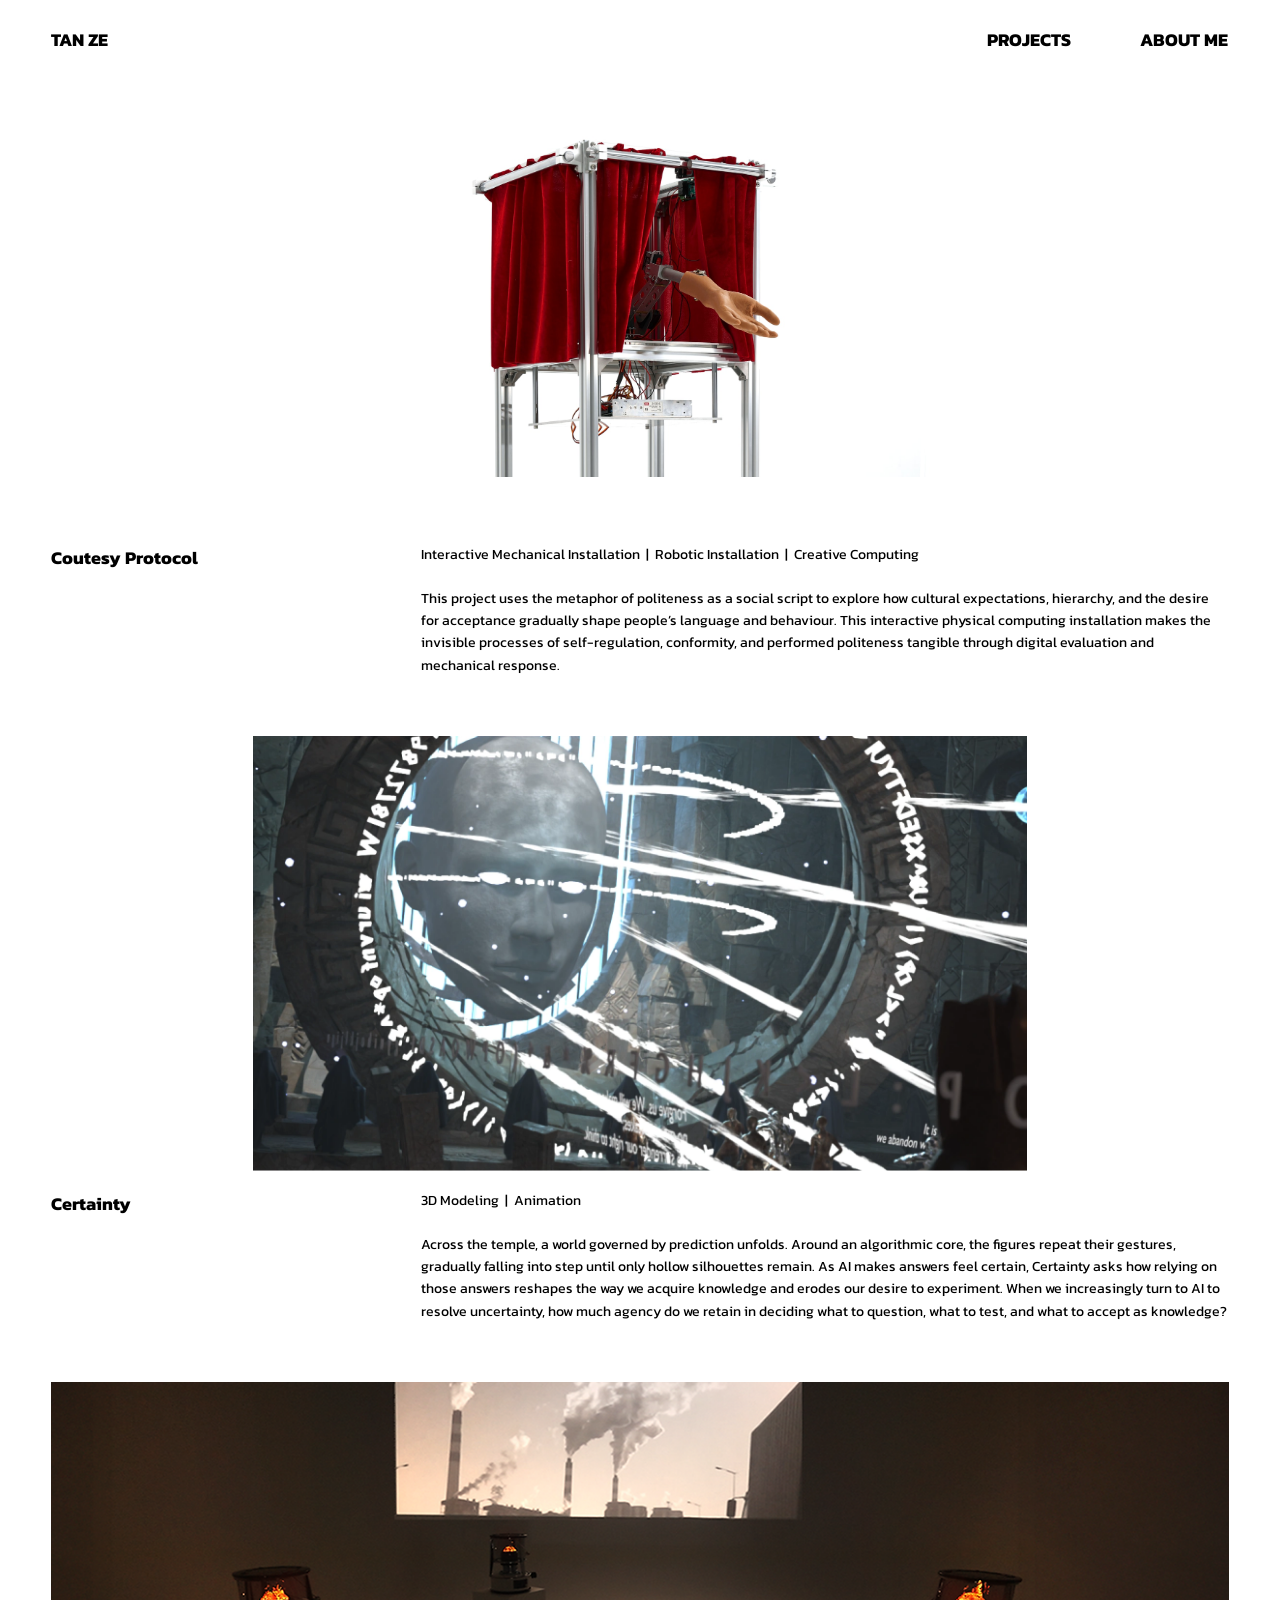
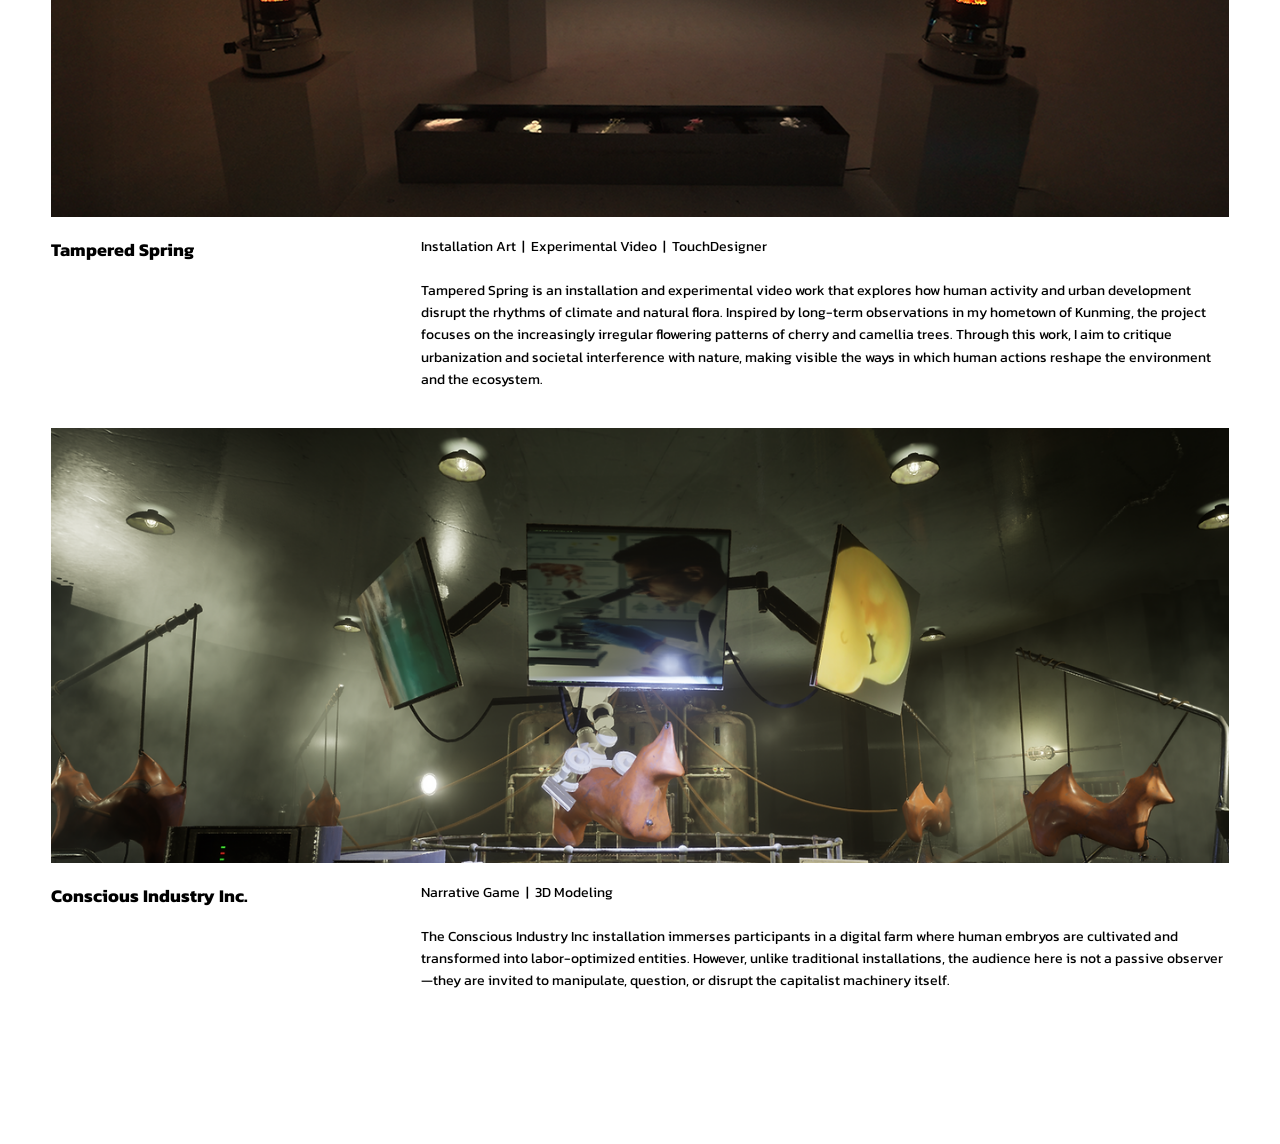
==== index.html @ 75914034 "3" ====
<!DOCTYPE html>

<html lang="en">
<head>
<meta charset="utf-8"/>
<meta content="width=device-width, initial-scale=1" name="viewport"/>
<title>Chenxi | Portfolio</title>
<link href="styles.css" rel="stylesheet"/>
</head>
<body class="page-index">
<header><a class="brand" href="index.html">TAN ZE</a><nav aria-label="Main navigation"><a href="index.html">PROJECTS</a><a href="aboutme.html">ABOUT ME</a></nav></header>
<main>
<article class="project">
<a class="cover cover-unspoken-colony" href="unspoken-colony.html"><img alt="A mechanical hand extending through red curtains" data-original-src="assets/red-curtain-installation.png" loading="eager" src="assets/red-curtain-installation-display.jpg" style="object-fit:contain;object-position:50% 50%;background:#fff"/></a>
<div class="project-info"><h2><a href="unspoken-colony.html">Coutesy Protocol</a></h2><div><p class="category">Interactive Mechanical Installation  |  Robotic Installation  |  Creative Computing</p><p class="description">This project uses the metaphor of politeness as a social script to explore how cultural expectations, hierarchy, and the desire for acceptance gradually shape people’s language and behaviour. This interactive physical computing installation makes the invisible processes of self-regulation, conformity, and performed politeness tangible through digital evaluation and mechanical response.</p></div></div>
</article>
<article class="project">
<a class="cover cover-silenttower" href="silenttower.html"><img alt="Certainty — a monumental face surrounded by trails of light in a temple" data-original-src="assets/certainty-cover.png" loading="lazy" src="assets/certainty-cover-display.webp" style="object-fit:contain;object-position:50% 50%;background:#fff"/></a>
<div class="project-info"><h2><a href="silenttower.html">Certainty</a></h2><div><p class="category">3D Modeling  |  Animation</p><p>Across the temple, a world governed by prediction unfolds. Around an algorithmic core, the figures repeat their gestures, gradually falling into step until only hollow silhouettes remain. As AI makes answers feel certain, Certainty asks how relying on those answers reshapes the way we acquire knowledge and erodes our desire to experiment. When we increasingly turn to AI to resolve uncertainty, how much agency do we retain in deciding what to question, what to test, and what to accept as knowledge?</p></div></div>
</article>
<article class="project">
<a class="cover cover-tampered-spring" href="tampered-spring.html"><img alt="Tampered Spring" data-original-src="assets/tampered-spring-cover.png" loading="lazy" src="assets/tampered-spring-cover-display.png" style="object-fit:fill;object-position:50% 50%"/></a>
<div class="project-info"><h2><a href="tampered-spring.html">Tampered Spring</a></h2><div><p class="category">Installation Art  |  Experimental Video  |  TouchDesigner</p><p>Tampered Spring is an installation and experimental video work that explores how human activity and urban development disrupt the rhythms of climate and natural flora. Inspired by long-term observations in my hometown of Kunming, the project focuses on the increasingly irregular flowering patterns of cherry and camellia trees. Through this work, I aim to critique urbanization and societal interference with nature, making visible the ways in which human actions reshape the environment and the ecosystem.</p></div></div>
</article>
<article class="project">
<a class="cover cover-consciousindustry" href="consciousindustry.html"><img alt="Conscious Industry Inc." data-original-src="assets/consciousindustry-cover.png" loading="lazy" src="assets/consciousindustry-cover-display.png" style="object-fit:fill;object-position:50% 50%"/></a>
<div class="project-info"><h2><a href="consciousindustry.html">Conscious Industry Inc.</a></h2><div><p class="category">Narrative Game  |  3D Modeling</p><p>The Conscious Industry Inc installation immerses participants in a digital farm where human embryos are cultivated and transformed into labor-optimized entities. However, unlike traditional installations, the audience here is not a passive observer—they are invited to manipulate, question, or disrupt the capitalist machinery itself.</p></div></div>
</article>
</main>
<footer></footer>
</body>
</html>
---- styles.css ----
@font-face{font-display:swap;font-family:Madefor-Text;src:url("assets/24b3b5269269c4f6.woff2")format("woff2-variations"),url("assets/ac46001485feeb7d.woff2")format("woff2"),url("assets/ae81e12cd189d9b5.woff")format("woff");font-weight:400}
@font-face {font-family: 'din-next-w01-light'; font-style: normal; font-weight: 400; src: url("assets/9252183be1d488af.woff2") format('woff2'); unicode-range: U+0401-040C, U+040E-044F, U+0451-045C, U+045E-045F, U+0490-0491, U+2116;font-display: swap;
}
@font-face {font-family: 'din-next-w01-light'; font-style: normal; font-weight: 400; src: url("assets/7001cafef9b9ce62.woff2") format('woff2'); unicode-range: U+000D, U+0100-010F, U+0111-0130, U+0132-0151, U+0154-015F, U+0162-0177, U+0179-017C, U+01FA-01FF, U+0218-021B, U+0237, U+02C9, U+02D8-02D9, U+02DB, U+02DD, U+0394, U+03A9, U+03C0, U+1E80-1E85, U+1EF2-1EF3, U+2070, U+2074-2079, U+2080-2089, U+2113, U+2126, U+212E, U+2153-2154, U+215B-215E, U+2202, U+2206, U+220F, U+2211-2212, U+2215, U+2219-221A, U+221E, U+222B, U+2248, U+2260, U+2264-2265, U+25CA, U+F8FF, U+FB00-FB04;font-display: swap;
}
@font-face {font-family: 'din-next-w01-light'; font-style: normal; font-weight: 400; src: url("assets/328d7eb6d22b6299.woff2") format('woff2'); unicode-range: U+0020-007E, U+00A0-00FF, U+0110, U+0131, U+0152-0153, U+0160-0161, U+0178, U+017D-017E, U+0192, U+02C6-02C7, U+02DA, U+02DC, U+03BC, U+2013-2014, U+2018-201A, U+201C-201E, U+2020-2022, U+2026, U+2030, U+2039-203A, U+2044, U+20AC, U+2122;font-display: swap;
}
@font-face {font-family: 'helveticaneuew01-45ligh'; font-style: normal; font-weight: 400; src: url("assets/2faf1e1f8ca70ff5.woff2") format('woff2'); unicode-range: U+02C7, U+2021, U+2030, U+E300-E305, U+E308;font-display: swap;
}
@font-face {font-family: 'helveticaneuew01-45ligh'; font-style: normal; font-weight: 400; src: url("assets/dd61632f9f132dbc.woff2") format('woff2'); unicode-range: U+0160-0161, U+0178, U+017D-017E, U+0192, U+2020;font-display: swap;
}
@font-face {font-family: 'helveticaneuew01-45ligh'; font-style: normal; font-weight: 400; src: url("assets/6acf24efb83ab21b.woff2") format('woff2'); unicode-range: U+0000, U+000D, U+0020-007E, U+00A0-00FF, U+0131, U+0152-0153, U+02C6, U+02DA, U+02DC, U+2013-2014, U+2018-201A, U+201C-201E, U+2022, U+2026, U+2039-203A, U+2044, U+20AC, U+2122;font-display: swap;
}
@font-face {font-family: 'helveticaneuew01-65medi'; font-style: normal; font-weight: 700; src: url("assets/36a06777fd1b2066.woff2") format('woff2'); unicode-range: U+02C7, U+2021, U+2030, U+E300-E305, U+E308;font-display: swap;
}
@font-face {font-family: 'helveticaneuew01-65medi'; font-style: normal; font-weight: 700; src: url("assets/4094dc917c5fccc1.woff2") format('woff2'); unicode-range: U+0160-0161, U+0178, U+017D-017E, U+0192, U+2020;font-display: swap;
}
@font-face {font-family: 'helveticaneuew01-65medi'; font-style: normal; font-weight: 700; src: url("assets/0b06c6cbfd3b39ff.woff2") format('woff2'); unicode-range: U+0000, U+000D, U+0020-007E, U+00A0-00FF, U+0131, U+0152-0153, U+02C6, U+02DA, U+02DC, U+2013-2014, U+2018-201A, U+201C-201E, U+2022, U+2026, U+2039-203A, U+20AC, U+2122;font-display: swap;
}
@font-face {font-family: 'helveticaneuew02-45ligh'; font-style: normal; font-weight: 400; src: url("assets/9851524c021a306e.woff2") format('woff2'); unicode-range: U+02C7, U+02C9, U+02D8-02D9, U+02DB, U+02DD, U+2021, U+2030, U+2126, U+212E, U+E0D6, U+E300-E30D, U+F8FF, U+FB01-FB02;font-display: swap;
}
@font-face {font-family: 'helveticaneuew02-45ligh'; font-style: normal; font-weight: 400; src: url("assets/328d75d7e90b3224.woff2") format('woff2'); unicode-range: U+0394, U+03A9, U+03BC, U+03C0, U+2202, U+2206, U+220F, U+2211, U+2219-221A, U+221E, U+222B, U+2248, U+2260, U+2264-2265, U+25CA;font-display: swap;
}
@font-face {font-family: 'helveticaneuew02-45ligh'; font-style: normal; font-weight: 400; src: url("assets/0d8c6875ce31d7ac.woff2") format('woff2'); unicode-range: U+0100-012B, U+012E-0130, U+0132-0137, U+0139-0149, U+014C-0151, U+0154-017E, U+0192, U+0218-021B, U+1E9E, U+2020, U+20B9-20BA, U+20BC-20BD, U+2113;font-display: swap;
}
@font-face {font-family: 'helveticaneuew02-45ligh'; font-style: normal; font-weight: 400; src: url("assets/d0e3d71924630121.woff2") format('woff2'); unicode-range: U+0000, U+000D, U+0020-007E, U+00A0-00FF, U+0131, U+0152-0153, U+02C6, U+02DA, U+02DC, U+2013-2014, U+2018-201A, U+201C-201E, U+2022, U+2026, U+2039-203A, U+2044, U+20AC, U+2122, U+2212, U+2215;font-display: swap;
}
@font-face {font-family: 'helveticaneuew02-65medi'; font-style: normal; font-weight: 700; src: url("assets/769d1e12eded3858.woff2") format('woff2'); unicode-range: U+02C7, U+02C9, U+02D8-02D9, U+02DB, U+02DD, U+2021, U+2030, U+2126, U+212E, U+E0D6, U+E300-E30D, U+F8FF, U+FB01-FB02;font-display: swap;
}
@font-face {font-family: 'helveticaneuew02-65medi'; font-style: normal; font-weight: 700; src: url("assets/ea20216a6e73a6e4.woff2") format('woff2'); unicode-range: U+0394, U+03A9, U+03BC, U+03C0, U+2202, U+2206, U+220F, U+2211, U+2219-221A, U+221E, U+222B, U+2248, U+2260, U+2264-2265, U+25CA;font-display: swap;
}
@font-face {font-family: 'helveticaneuew02-65medi'; font-style: normal; font-weight: 700; src: url("assets/881405f05d7427e4.woff2") format('woff2'); unicode-range: U+0100-012B, U+012E-0130, U+0132-0137, U+0139-0149, U+014C-0151, U+0154-017E, U+0192, U+0218-021B, U+1E9E, U+2020, U+20B9-20BA, U+20BC-20BD, U+2113;font-display: swap;
}
@font-face {font-family: 'helveticaneuew02-65medi'; font-style: normal; font-weight: 700; src: url("assets/056d7c9003a24958.woff2") format('woff2'); unicode-range: U+0000, U+000D, U+0020-007E, U+00A0-00FF, U+0131, U+0152-0153, U+02C6, U+02DA, U+02DC, U+2013-2014, U+2018-201A, U+201C-201E, U+2022, U+2026, U+2039-203A, U+2044, U+20AC, U+2122, U+2212, U+2215;font-display: swap;
}
@font-face {font-family: 'helveticaneuew10-45ligh'; font-style: normal; font-weight: 400; src: url("assets/c43d4f3ad2e066bb.woff2") format('woff2'); unicode-range: U+02C7, U+02C9, U+02D8-02D9, U+02DB, U+02DD, U+2010, U+2015, U+2021, U+2030, U+203D, U+2070, U+2075-208E, U+2105, U+2117, U+2126, U+212E, U+2153-2154, U+215B-215E, U+FB00-FB04;font-display: swap;
}
@font-face {font-family: 'helveticaneuew10-45ligh'; font-style: normal; font-weight: 400; src: url("assets/58e1d21210ec1f0b.woff2") format('woff2'); unicode-range: U+2202, U+2206, U+220F, U+2211, U+2219-221A, U+221E, U+222B, U+2248, U+2260, U+2264-2265, U+25CA;font-display: swap;
}
@font-face {font-family: 'helveticaneuew10-45ligh'; font-style: normal; font-weight: 400; src: url("assets/570bc22daaf7671d.woff2") format('woff2'); unicode-range: U+0400-045F, U+0490-0491, U+2116;font-display: swap;
}
@font-face {font-family: 'helveticaneuew10-45ligh'; font-style: normal; font-weight: 400; src: url("assets/6c7145bea5c5550b.woff2") format('woff2'); unicode-range: U+0374-0375, U+037E, U+0384-038A, U+038C, U+038E-03A1, U+03A3-03CE;font-display: swap;
}
@font-face {font-family: 'helveticaneuew10-45ligh'; font-style: normal; font-weight: 400; src: url("assets/3de9416850cba567.woff2") format('woff2'); unicode-range: U+0100-0130, U+0132-0151, U+0154-017E, U+0192, U+01FA-01FF, U+0218-021B, U+0237, U+1E80-1E85, U+1E9E, U+1EF2-1EF3, U+2020, U+20B9-20BA, U+20BD, U+2113;font-display: swap;
}
@font-face {font-family: 'helveticaneuew10-45ligh'; font-style: normal; font-weight: 400; src: url("assets/6fbc71856f8e47b8.woff2") format('woff2'); unicode-range: U+000D, U+0020-007E, U+00A0-00FF, U+0131, U+0152-0153, U+02C6, U+02DA, U+02DC, U+2013-2014, U+2018-201A, U+201C-201E, U+2022, U+2026, U+2039-203A, U+2044, U+2074, U+20AC, U+2122, U+2212, U+2215;font-display: swap;
}
@font-face {font-family: 'helveticaneuew10-65medi'; font-style: normal; font-weight: 700; src: url("assets/fb8b3cecc7e8909b.woff2") format('woff2'); unicode-range: U+02C7, U+02C9, U+02D8-02D9, U+02DB, U+02DD, U+2010, U+2015, U+2021, U+2030, U+203D, U+2070, U+2075-208E, U+2105, U+2117, U+2126, U+212E, U+2153-2154, U+215B-215E, U+FB00-FB04;font-display: swap;
}
@font-face {font-family: 'helveticaneuew10-65medi'; font-style: normal; font-weight: 700; src: url("assets/5f0bb00f65a13af0.woff2") format('woff2'); unicode-range: U+2202, U+2206, U+220F, U+2211, U+2219-221A, U+221E, U+222B, U+2248, U+2260, U+2264-2265, U+25CA;font-display: swap;
}
@font-face {font-family: 'helveticaneuew10-65medi'; font-style: normal; font-weight: 700; src: url("assets/71ef161c1bd21255.woff2") format('woff2'); unicode-range: U+0400-045F, U+0490-0491, U+2116;font-display: swap;
}
@font-face {font-family: 'helveticaneuew10-65medi'; font-style: normal; font-weight: 700; src: url("assets/a1c12cbc06ba512c.woff2") format('woff2'); unicode-range: U+0374-0375, U+037E, U+0384-038A, U+038C, U+038E-03A1, U+03A3-03CE;font-display: swap;
}
@font-face {font-family: 'helveticaneuew10-65medi'; font-style: normal; font-weight: 700; src: url("assets/d336b6d872fc8624.woff2") format('woff2'); unicode-range: U+0100-0130, U+0132-0151, U+0154-017E, U+0192, U+01FA-01FF, U+0218-021B, U+0237, U+1E80-1E85, U+1E9E, U+1EF2-1EF3, U+2020, U+20B9-20BA, U+20BD, U+2113;font-display: swap;
}
@font-face {font-family: 'helveticaneuew10-65medi'; font-style: normal; font-weight: 700; src: url("assets/37a64f7ef4bdfbf6.woff2") format('woff2'); unicode-range: U+000D, U+0020-007E, U+00A0-00FF, U+0131, U+0152-0153, U+02C6, U+02DA, U+02DC, U+2013-2014, U+2018-201A, U+201C-201E, U+2022, U+2026, U+2039-203A, U+2044, U+2074, U+20AC, U+2122, U+2212, U+2215;font-display: swap;
}
@font-face {font-family: 'madefor-display-bold'; font-style: normal; font-weight: 700; src: url("assets/dbad5922673cffeb.woff2") format('woff2-variations'), url("assets/073a3302ed808cf7.woff2") format('woff2'); unicode-range: U+0000, U+000D, U+0020-007E, U+00A0-00A5, U+00A7-00B4, U+00B6-0107, U+010A-0113, U+0116-011B, U+011E-0123, U+0126-012B, U+012E-0133, U+0136-013E, U+0141-0148, U+014A-014B, U+0150-0155, U+0158-015B, U+015E-016B, U+016E-017E, U+01A0-01A1, U+01AF-01B0, U+0218-021B, U+0237, U+02C6-02C7, U+02D8-02DD, U+0400-045F, U+0462-0463, U+0472-0475, U+0490-0491, U+1E24-1E25, U+1E36-1E37, U+1E80-1E85, U+1E9E, U+1EA0-1EF9, U+2000-200B, U+2010-2015, U+2018-201A, U+201C-201E, U+2020-2022, U+2026, U+2030, U+2039-203A, U+2044, U+2070, U+2074-2079, U+2080-2089, U+20AB-20AC, U+20B4, U+20B9-20BA, U+20BD, U+2116, U+2122, U+2190-2193, U+2212, U+25B2, U+25B6, U+25BC, U+25C0, U+FEFF;font-display: swap;
}
@font-face {font-family: 'madefor-text'; font-style: normal; font-weight: 400; src: url("assets/60ca2f04a2d72ca4.woff2") format('woff2-variations'), url("assets/88297e0dad11c7b4.woff2") format('woff2'); unicode-range: U+0000, U+000D, U+0020-007E, U+00A0-00A5, U+00A7-00B4, U+00B6-0107, U+010A-0113, U+0116-011B, U+011E-0123, U+0126-012B, U+012E-0133, U+0136-013E, U+0141-0148, U+014A-014B, U+0150-0155, U+0158-015B, U+015E-016B, U+016E-017E, U+01A0-01A1, U+01AF-01B0, U+0218-021B, U+0237, U+02C6-02C7, U+02D8-02DD, U+0400-045F, U+0462-0463, U+0472-0475, U+0490-0491, U+1E24-1E25, U+1E36-1E37, U+1E80-1E85, U+1E9E, U+1EA0-1EF9, U+2000-200B, U+2010-2015, U+2018-201A, U+201C-201E, U+2020-2022, U+2026, U+2030, U+2039-203A, U+2044, U+2070, U+2074-2079, U+2080-2089, U+20AB-20AC, U+20B4, U+20B9-20BA, U+20BD, U+2116, U+2122, U+2190-2193, U+2212, U+25B2, U+25B6, U+25BC, U+25C0, U+FEFF;font-display: swap;
}
@font-face {font-family: 'madefor-text'; font-style: italic; font-weight: 400; src: url("assets/5d384abd8e3f2d71.woff2") format('woff2-variations'), url("assets/84058de3f1c0e409.woff2") format('woff2'); unicode-range: U+0000, U+000D, U+0020-007E, U+00A0-00A5, U+00A7-00B4, U+00B6-0107, U+010A-0113, U+0116-011B, U+011E-0123, U+0126-012B, U+012E-0133, U+0136-013E, U+0141-0148, U+014A-014B, U+0150-0155, U+0158-015B, U+015E-016B, U+016E-017E, U+0218-021B, U+0237, U+02C6-02C7, U+02D8-02DD, U+1E24-1E25, U+1E36-1E37, U+1E80-1E85, U+1E9E, U+1EF2-1EF3, U+2000-200B, U+2010-2015, U+2018-201A, U+201C-201E, U+2020-2022, U+2026, U+2030, U+2039-203A, U+2044, U+2070, U+2074-2079, U+2080-2089, U+20AC, U+20B9-20BA, U+20BD, U+2122, U+2190-2193, U+2212, U+25B2, U+25B6, U+25BC, U+25C0, U+FEFF;font-display: swap;
}
@font-face {font-family: 'helveticaneuew01-45ligh'; font-style: normal; font-weight: 400; src: url("assets/2faf1e1f8ca70ff5.woff2") format('woff2'); unicode-range: U+02C7, U+2021, U+2030, U+E300-E305, U+E308;font-display: swap;
}
@font-face {font-family: 'helveticaneuew01-45ligh'; font-style: normal; font-weight: 400; src: url("assets/dd61632f9f132dbc.woff2") format('woff2'); unicode-range: U+0160-0161, U+0178, U+017D-017E, U+0192, U+2020;font-display: swap;
}
@font-face {font-family: 'helveticaneuew01-45ligh'; font-style: normal; font-weight: 400; src: url("assets/6acf24efb83ab21b.woff2") format('woff2'); unicode-range: U+0000, U+000D, U+0020-007E, U+00A0-00FF, U+0131, U+0152-0153, U+02C6, U+02DA, U+02DC, U+2013-2014, U+2018-201A, U+201C-201E, U+2022, U+2026, U+2039-203A, U+2044, U+20AC, U+2122;font-display: swap;
}
@font-face {font-family: 'helveticaneuew02-45ligh'; font-style: normal; font-weight: 400; src: url("assets/9851524c021a306e.woff2") format('woff2'); unicode-range: U+02C7, U+02C9, U+02D8-02D9, U+02DB, U+02DD, U+2021, U+2030, U+2126, U+212E, U+E0D6, U+E300-E30D, U+F8FF, U+FB01-FB02;font-display: swap;
}
@font-face {font-family: 'helveticaneuew02-45ligh'; font-style: normal; font-weight: 400; src: url("assets/328d75d7e90b3224.woff2") format('woff2'); unicode-range: U+0394, U+03A9, U+03BC, U+03C0, U+2202, U+2206, U+220F, U+2211, U+2219-221A, U+221E, U+222B, U+2248, U+2260, U+2264-2265, U+25CA;font-display: swap;
}
@font-face {font-family: 'helveticaneuew02-45ligh'; font-style: normal; font-weight: 400; src: url("assets/0d8c6875ce31d7ac.woff2") format('woff2'); unicode-range: U+0100-012B, U+012E-0130, U+0132-0137, U+0139-0149, U+014C-0151, U+0154-017E, U+0192, U+0218-021B, U+1E9E, U+2020, U+20B9-20BA, U+20BC-20BD, U+2113;font-display: swap;
}
@font-face {font-family: 'helveticaneuew02-45ligh'; font-style: normal; font-weight: 400; src: url("assets/d0e3d71924630121.woff2") format('woff2'); unicode-range: U+0000, U+000D, U+0020-007E, U+00A0-00FF, U+0131, U+0152-0153, U+02C6, U+02DA, U+02DC, U+2013-2014, U+2018-201A, U+201C-201E, U+2022, U+2026, U+2039-203A, U+2044, U+20AC, U+2122, U+2212, U+2215;font-display: swap;
}
@font-face {font-family: 'helveticaneuew10-45ligh'; font-style: normal; font-weight: 400; src: url("assets/c43d4f3ad2e066bb.woff2") format('woff2'); unicode-range: U+02C7, U+02C9, U+02D8-02D9, U+02DB, U+02DD, U+2010, U+2015, U+2021, U+2030, U+203D, U+2070, U+2075-208E, U+2105, U+2117, U+2126, U+212E, U+2153-2154, U+215B-215E, U+FB00-FB04;font-display: swap;
}
@font-face {font-family: 'helveticaneuew10-45ligh'; font-style: normal; font-weight: 400; src: url("assets/58e1d21210ec1f0b.woff2") format('woff2'); unicode-range: U+2202, U+2206, U+220F, U+2211, U+2219-221A, U+221E, U+222B, U+2248, U+2260, U+2264-2265, U+25CA;font-display: swap;
}
@font-face {font-family: 'helveticaneuew10-45ligh'; font-style: normal; font-weight: 400; src: url("assets/570bc22daaf7671d.woff2") format('woff2'); unicode-range: U+0400-045F, U+0490-0491, U+2116;font-display: swap;
}
@font-face {font-family: 'helveticaneuew10-45ligh'; font-style: normal; font-weight: 400; src: url("assets/6c7145bea5c5550b.woff2") format('woff2'); unicode-range: U+0374-0375, U+037E, U+0384-038A, U+038C, U+038E-03A1, U+03A3-03CE;font-display: swap;
}
@font-face {font-family: 'helveticaneuew10-45ligh'; font-style: normal; font-weight: 400; src: url("assets/3de9416850cba567.woff2") format('woff2'); unicode-range: U+0100-0130, U+0132-0151, U+0154-017E, U+0192, U+01FA-01FF, U+0218-021B, U+0237, U+1E80-1E85, U+1E9E, U+1EF2-1EF3, U+2020, U+20B9-20BA, U+20BD, U+2113;font-display: swap;
}
@font-face {font-family: 'helveticaneuew10-45ligh'; font-style: normal; font-weight: 400; src: url("assets/6fbc71856f8e47b8.woff2") format('woff2'); unicode-range: U+000D, U+0020-007E, U+00A0-00FF, U+0131, U+0152-0153, U+02C6, U+02DA, U+02DC, U+2013-2014, U+2018-201A, U+201C-201E, U+2022, U+2026, U+2039-203A, U+2044, U+2074, U+20AC, U+2122, U+2212, U+2215;font-display: swap;
}
@font-face {font-family: 'kanit'; font-style: normal; font-weight: 400; src: url("assets/58fea3a069cb55c1.woff2") format('woff2'); unicode-range: U+0E01-0E5B, U+200C-200D, U+25CC;font-display: swap;
}
@font-face {font-family: 'kanit'; font-style: italic; font-weight: 700; src: url("assets/e9983375308d20c9.woff2") format('woff2'); unicode-range: U+0E01-0E5B, U+200C-200D, U+25CC;font-display: swap;
}
@font-face {font-family: 'kanit'; font-style: italic; font-weight: 400; src: url("assets/1fd18d9b901b2eb5.woff2") format('woff2'); unicode-range: U+0E01-0E5B, U+200C-200D, U+25CC;font-display: swap;
}
@font-face {font-family: 'kanit'; font-style: normal; font-weight: 700; src: url("assets/2869f4ba9acb15c9.woff2") format('woff2'); unicode-range: U+0E01-0E5B, U+200C-200D, U+25CC;font-display: swap;
}
@font-face {font-family: 'kanit'; font-style: normal; font-weight: 400; src: url("assets/7d91c194f4462bdb.woff2") format('woff2'); unicode-range: U+0102-0103, U+0110-0111, U+0128-0129, U+0168-0169, U+01A0-01A1, U+01AF-01B0, U+1EA0-1EF9, U+20AB;font-display: swap;
}
@font-face {font-family: 'kanit'; font-style: italic; font-weight: 700; src: url("assets/f4afbd3873225af8.woff2") format('woff2'); unicode-range: U+0102-0103, U+0110-0111, U+0128-0129, U+0168-0169, U+01A0-01A1, U+01AF-01B0, U+1EA0-1EF9, U+20AB;font-display: swap;
}
@font-face {font-family: 'kanit'; font-style: italic; font-weight: 400; src: url("assets/89c1662ed92c39b3.woff2") format('woff2'); unicode-range: U+0102-0103, U+0110-0111, U+0128-0129, U+0168-0169, U+01A0-01A1, U+01AF-01B0, U+1EA0-1EF9, U+20AB;font-display: swap;
}
@font-face {font-family: 'kanit'; font-style: normal; font-weight: 700; src: url("assets/2a165c5c975de5b5.woff2") format('woff2'); unicode-range: U+0102-0103, U+0110-0111, U+0128-0129, U+0168-0169, U+01A0-01A1, U+01AF-01B0, U+1EA0-1EF9, U+20AB;font-display: swap;
}
@font-face {font-family: 'kanit'; font-style: normal; font-weight: 400; src: url("assets/827b055952f94d11.woff2") format('woff2'); unicode-range: U+0100-024F, U+0259, U+1E00-1EFF, U+2020, U+20A0-20AB, U+20AD-20CF, U+2113, U+2C60-2C7F, U+A720-A7FF;font-display: swap;
}
@font-face {font-family: 'kanit'; font-style: italic; font-weight: 700; src: url("assets/5c7da037fd27dba3.woff2") format('woff2'); unicode-range: U+0100-024F, U+0259, U+1E00-1EFF, U+2020, U+20A0-20AB, U+20AD-20CF, U+2113, U+2C60-2C7F, U+A720-A7FF;font-display: swap;
}
@font-face {font-family: 'kanit'; font-style: italic; font-weight: 400; src: url("assets/a008262b0411f7e3.woff2") format('woff2'); unicode-range: U+0100-024F, U+0259, U+1E00-1EFF, U+2020, U+20A0-20AB, U+20AD-20CF, U+2113, U+2C60-2C7F, U+A720-A7FF;font-display: swap;
}
@font-face {font-family: 'kanit'; font-style: normal; font-weight: 700; src: url("assets/00d19b3e22a28ee5.woff2") format('woff2'); unicode-range: U+0100-024F, U+0259, U+1E00-1EFF, U+2020, U+20A0-20AB, U+20AD-20CF, U+2113, U+2C60-2C7F, U+A720-A7FF;font-display: swap;
}
@font-face {font-family: 'kanit'; font-style: normal; font-weight: 400; src: url("assets/7eadfa2c14dd31b7.woff2") format('woff2'); unicode-range: U+0000-00FF, U+0131, U+0152-0153, U+02BB-02BC, U+02C6, U+02DA, U+02DC, U+2000-206F, U+2074, U+20AC, U+2122, U+2191, U+2193, U+2212, U+2215, U+FEFF, U+FFFD;font-display: swap;
}
@font-face {font-family: 'kanit'; font-style: italic; font-weight: 700; src: url("assets/ff4ac2c750ed7ffd.woff2") format('woff2'); unicode-range: U+0000-00FF, U+0131, U+0152-0153, U+02BB-02BC, U+02C6, U+02DA, U+02DC, U+2000-206F, U+2074, U+20AC, U+2122, U+2191, U+2193, U+2212, U+2215, U+FEFF, U+FFFD;font-display: swap;
}
@font-face {font-family: 'kanit'; font-style: italic; font-weight: 400; src: url("assets/0c58c8baf82ca975.woff2") format('woff2'); unicode-range: U+0000-00FF, U+0131, U+0152-0153, U+02BB-02BC, U+02C6, U+02DA, U+02DC, U+2000-206F, U+2074, U+20AC, U+2122, U+2191, U+2193, U+2212, U+2215, U+FEFF, U+FFFD;font-display: swap;
}
@font-face {font-family: 'kanit'; font-style: normal; font-weight: 700; src: url("assets/bf4b9d54494ff2dd.woff2") format('woff2'); unicode-range: U+0000-00FF, U+0131, U+0152-0153, U+02BB-02BC, U+02C6, U+02DA, U+02DC, U+2000-206F, U+2074, U+20AC, U+2122, U+2191, U+2193, U+2212, U+2215, U+FEFF, U+FFFD;font-display: swap;
}
@font-face {font-family: 'madefor-text'; font-style: normal; font-weight: 400; src: url("assets/60ca2f04a2d72ca4.woff2") format('woff2-variations'), url("assets/88297e0dad11c7b4.woff2") format('woff2'); unicode-range: U+0000, U+000D, U+0020-007E, U+00A0-00A5, U+00A7-00B4, U+00B6-0107, U+010A-0113, U+0116-011B, U+011E-0123, U+0126-012B, U+012E-0133, U+0136-013E, U+0141-0148, U+014A-014B, U+0150-0155, U+0158-015B, U+015E-016B, U+016E-017E, U+01A0-01A1, U+01AF-01B0, U+0218-021B, U+0237, U+02C6-02C7, U+02D8-02DD, U+0400-045F, U+0462-0463, U+0472-0475, U+0490-0491, U+1E24-1E25, U+1E36-1E37, U+1E80-1E85, U+1E9E, U+1EA0-1EF9, U+2000-200B, U+2010-2015, U+2018-201A, U+201C-201E, U+2020-2022, U+2026, U+2030, U+2039-203A, U+2044, U+2070, U+2074-2079, U+2080-2089, U+20AB-20AC, U+20B4, U+20B9-20BA, U+20BD, U+2116, U+2122, U+2190-2193, U+2212, U+25B2, U+25B6, U+25BC, U+25C0, U+FEFF;font-display: swap;
}
@font-face {font-family: 'madefor-text'; font-style: italic; font-weight: 400; src: url("assets/5d384abd8e3f2d71.woff2") format('woff2-variations'), url("assets/84058de3f1c0e409.woff2") format('woff2'); unicode-range: U+0000, U+000D, U+0020-007E, U+00A0-00A5, U+00A7-00B4, U+00B6-0107, U+010A-0113, U+0116-011B, U+011E-0123, U+0126-012B, U+012E-0133, U+0136-013E, U+0141-0148, U+014A-014B, U+0150-0155, U+0158-015B, U+015E-016B, U+016E-017E, U+0218-021B, U+0237, U+02C6-02C7, U+02D8-02DD, U+1E24-1E25, U+1E36-1E37, U+1E80-1E85, U+1E9E, U+1EF2-1EF3, U+2000-200B, U+2010-2015, U+2018-201A, U+201C-201E, U+2020-2022, U+2026, U+2030, U+2039-203A, U+2044, U+2070, U+2074-2079, U+2080-2089, U+20AC, U+20B9-20BA, U+20BD, U+2122, U+2190-2193, U+2212, U+25B2, U+25B6, U+25BC, U+25C0, U+FEFF;font-display: swap;
}

/* Sizes measured from the original Wix site at a 1440px viewport.
   The 30px Wix advertising strip is intentionally omitted. */
*{box-sizing:border-box}html,body{margin:0;padding:0}body{background:#fff;color:#000;font:400 1.09375vw/1.6 kanit,Arial,sans-serif}a{color:inherit;text-decoration:none}a:focus-visible{outline:2px solid currentColor;outline-offset:4px}header{height:6.25vw;position:relative;font:700 1.40625vw/1.4 kanit,Arial,sans-serif}header .brand{position:absolute;left:3.96484vw;top:2.14030vw}header nav{position:absolute;left:71.36447vw;right:4.03429vw;top:2.14030vw;display:grid;grid-template-columns:1fr 1fr}header nav a{text-align:right;white-space:nowrap}main{width:92%;margin:auto}.project{position:relative;height:50.46658vw}.cover{position:absolute;top:.78125vw;left:0;width:100%;height:33.9952257vw;display:block;overflow:hidden}.cover img{display:block;width:100%;height:100%;object-fit:cover}.cover-unspoken-colony{height:30.218099vw;left:.03472vw}.cover-tampered-spring img{object-position:50% 68.8264%}.cover-consciousindustry img{object-position:51% 19%}.project-info{position:absolute;top:36.22884vw;left:0;width:100%;display:grid;grid-template-columns:28.88954vw 1fr;gap:0}.project-info h2{font:700 1.40625vw/1.6 kanit,Arial,sans-serif;margin:0;width:18.42339vw}.project-info p{font:400 1.09375vw/1.6 kanit,Arial,sans-serif;margin:0;max-width:none}.project-info .category{margin:0 0 1.68674vw}.project-info>div{min-width:0}.panels{padding:.78125vw 0}.panel,.video-panel{position:relative;display:block;width:100%;height:51.953125vw;margin:0 0 1.5625vw}.panel:last-child{margin-bottom:0}.panel img{display:block;width:100%;height:100%;object-fit:cover}.panel:first-child{height:48.51454vw}.video-panel{height:51.875vw;background:#efefef}.video-panel iframe{display:block;width:100%;height:100%;border:0}.video-panel>a{position:absolute;right:8px;bottom:6px;background:#fff;color:#111;padding:2px 8px;font:12px/1.5 Arial,sans-serif;z-index:1}.page-silenttower .panel:first-child,.page-consciousindustry .panel:first-child{height:45.3125vw}.page-silenttower .video-panel{height:45.3125vw}.page-silenttower .panel-05 img{height:46.18056vw}.about{position:relative;height:51.875vw;padding:0}.about>img{position:absolute;left:0;top:4.6875vw;width:34.68696vw;height:33.12066vw;object-fit:cover;object-position:60% 63%}.about-copy{position:absolute;left:38.63281vw;top:4.6875vw;width:53.4082vw}.about h1{position:relative;left:-.0396vw;font:400 1.5625vw/1.6 kanit,Arial,sans-serif;margin:0}.about-code{margin-top:6.58854vw;font:400 1.25vw/1.6 'Courier New',courier-ps-w01,monospace}.about-code p{font:inherit;margin:0;white-space:normal}.about-code .color_18{color:rgb(26,106,255)}footer{height:6.25vw}.sr-only{position:absolute;width:1px;height:1px;padding:0;margin:-1px;overflow:hidden;clip:rect(0,0,0,0);white-space:nowrap;border:0}
/* Small screens retain the readable single-column adaptation. */
@media(max-width:700px){body{font-size:15px}header{height:78px;padding:22px 5%;display:flex;align-items:center;justify-content:space-between;font-size:15px}header .brand,header nav{position:static}header nav{display:flex;gap:20px}main{width:90%}.project{position:static;height:auto;margin-bottom:48px}.cover{position:static;height:auto}.cover img{height:auto;aspect-ratio:2.706;object-fit:cover}.cover-unspoken-colony img{aspect-ratio:3.044}.project-info{position:static;display:block;padding-top:20px}.project-info h2{width:auto;font-size:21px;margin:0 0 12px}.project-info p{font-size:15px}.project-info .category{font-size:13px;margin:0 0 16px}.project:first-child .description br{display:none}.project:first-child .description br:after{content:' '}.panels{padding:0}.panel,.panel:first-child,.page-silenttower .panel:first-child,.page-consciousindustry .panel:first-child{height:auto;margin-bottom:12px}.panel img,.page-silenttower .panel-05 img{height:auto;width:100%}.video-panel,.page-silenttower .video-panel{height:auto;aspect-ratio:16/9;margin-bottom:12px}.video-panel iframe{position:absolute;inset:0}.about{position:static;height:auto;padding:12px 0 40px}.about>img{position:static;width:100%;height:auto;max-width:380px}.about-copy{position:static;width:100%;margin-top:28px}.about h1{position:static;font-size:22.5px}.about-code{margin-top:40px;font-size:14px;overflow-wrap:anywhere}footer{height:60px}}

.project-info h2{align-self:start}

.page-unspoken-colony .panel { height: auto; }
.page-unspoken-colony .panel img { height: auto; }

.page-silenttower .panels > .panel { height: auto; }
.page-silenttower .panels > .panel img { height: auto; }
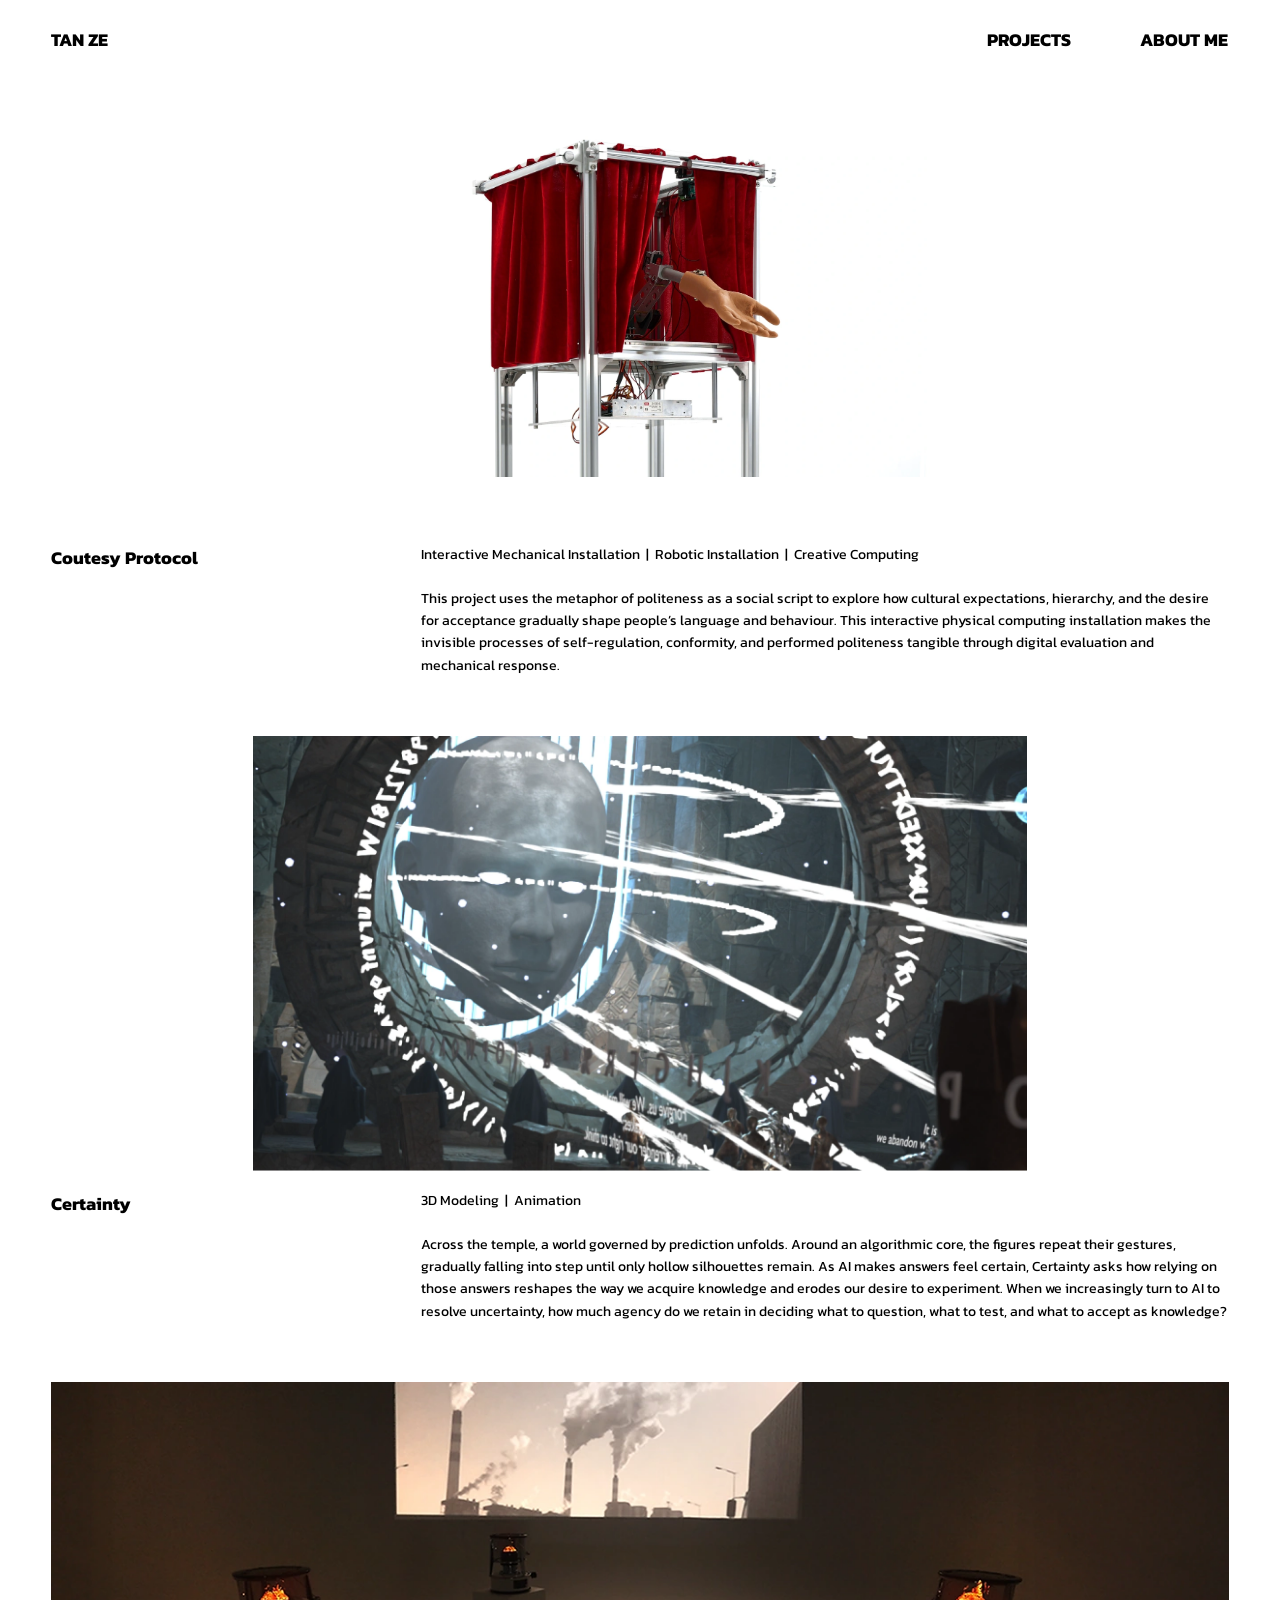
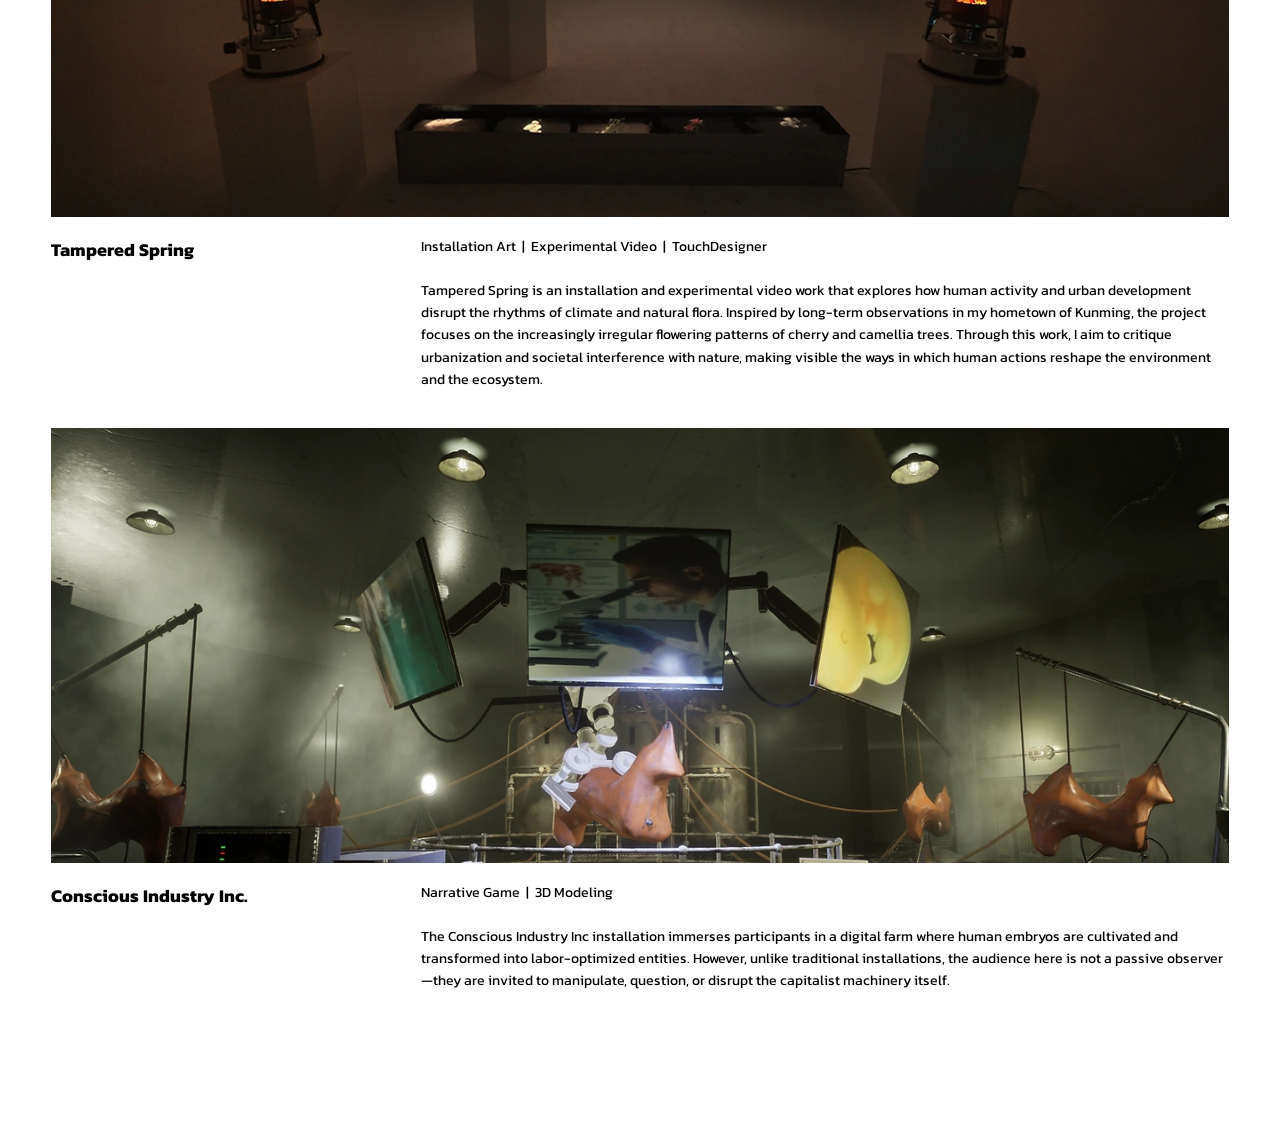
==== commit 6ea4fc62: "3" ====
--- a/index.html
+++ b/index.html
@@ -11,19 +11,19 @@
 <header><a class="brand" href="index.html">TAN ZE</a><nav aria-label="Main navigation"><a href="index.html">PROJECTS</a><a href="aboutme.html">ABOUT ME</a></nav></header>
 <main>
 <article class="project">
-<a class="cover cover-unspoken-colony" href="unspoken-colony.html"><img alt="A mechanical hand extending through red curtains" data-original-src="assets/red-curtain-installation.png" loading="eager" src="assets/red-curtain-installation-display.jpg" style="object-fit:contain;object-position:50% 50%;background:#fff"/></a>
+<a class="cover cover-unspoken-colony" href="unspoken-colony.html"><img alt="A mechanical hand extending through red curtains" loading="eager" src="assets/red-curtain-installation-display.webp" style="object-fit:contain;object-position:50% 50%;background:#fff"/></a>
 <div class="project-info"><h2><a href="unspoken-colony.html">Coutesy Protocol</a></h2><div><p class="category">Interactive Mechanical Installation  |  Robotic Installation  |  Creative Computing</p><p class="description">This project uses the metaphor of politeness as a social script to explore how cultural expectations, hierarchy, and the desire for acceptance gradually shape people’s language and behaviour. This interactive physical computing installation makes the invisible processes of self-regulation, conformity, and performed politeness tangible through digital evaluation and mechanical response.</p></div></div>
 </article>
 <article class="project">
-<a class="cover cover-silenttower" href="silenttower.html"><img alt="Certainty — a monumental face surrounded by trails of light in a temple" data-original-src="assets/certainty-cover.png" loading="lazy" src="assets/certainty-cover-display.webp" style="object-fit:contain;object-position:50% 50%;background:#fff"/></a>
+<a class="cover cover-silenttower" href="silenttower.html"><img alt="Certainty — a monumental face surrounded by trails of light in a temple" loading="lazy" src="assets/certainty-cover-display.webp" style="object-fit:contain;object-position:50% 50%;background:#fff"/></a>
 <div class="project-info"><h2><a href="silenttower.html">Certainty</a></h2><div><p class="category">3D Modeling  |  Animation</p><p>Across the temple, a world governed by prediction unfolds. Around an algorithmic core, the figures repeat their gestures, gradually falling into step until only hollow silhouettes remain. As AI makes answers feel certain, Certainty asks how relying on those answers reshapes the way we acquire knowledge and erodes our desire to experiment. When we increasingly turn to AI to resolve uncertainty, how much agency do we retain in deciding what to question, what to test, and what to accept as knowledge?</p></div></div>
 </article>
 <article class="project">
-<a class="cover cover-tampered-spring" href="tampered-spring.html"><img alt="Tampered Spring" data-original-src="assets/tampered-spring-cover.png" loading="lazy" src="assets/tampered-spring-cover-display.png" style="object-fit:fill;object-position:50% 50%"/></a>
+<a class="cover cover-tampered-spring" href="tampered-spring.html"><img alt="Tampered Spring" loading="lazy" src="assets/tampered-spring-cover-display.webp" style="object-fit:fill;object-position:50% 50%"/></a>
 <div class="project-info"><h2><a href="tampered-spring.html">Tampered Spring</a></h2><div><p class="category">Installation Art  |  Experimental Video  |  TouchDesigner</p><p>Tampered Spring is an installation and experimental video work that explores how human activity and urban development disrupt the rhythms of climate and natural flora. Inspired by long-term observations in my hometown of Kunming, the project focuses on the increasingly irregular flowering patterns of cherry and camellia trees. Through this work, I aim to critique urbanization and societal interference with nature, making visible the ways in which human actions reshape the environment and the ecosystem.</p></div></div>
 </article>
 <article class="project">
-<a class="cover cover-consciousindustry" href="consciousindustry.html"><img alt="Conscious Industry Inc." data-original-src="assets/consciousindustry-cover.png" loading="lazy" src="assets/consciousindustry-cover-display.png" style="object-fit:fill;object-position:50% 50%"/></a>
+<a class="cover cover-consciousindustry" href="consciousindustry.html"><img alt="Conscious Industry Inc." loading="lazy" src="assets/consciousindustry-cover-display.webp" style="object-fit:fill;object-position:50% 50%"/></a>
 <div class="project-info"><h2><a href="consciousindustry.html">Conscious Industry Inc.</a></h2><div><p class="category">Narrative Game  |  3D Modeling</p><p>The Conscious Industry Inc installation immerses participants in a digital farm where human embryos are cultivated and transformed into labor-optimized entities. However, unlike traditional installations, the audience here is not a passive observer—they are invited to manipulate, question, or disrupt the capitalist machinery itself.</p></div></div>
 </article>
 </main>
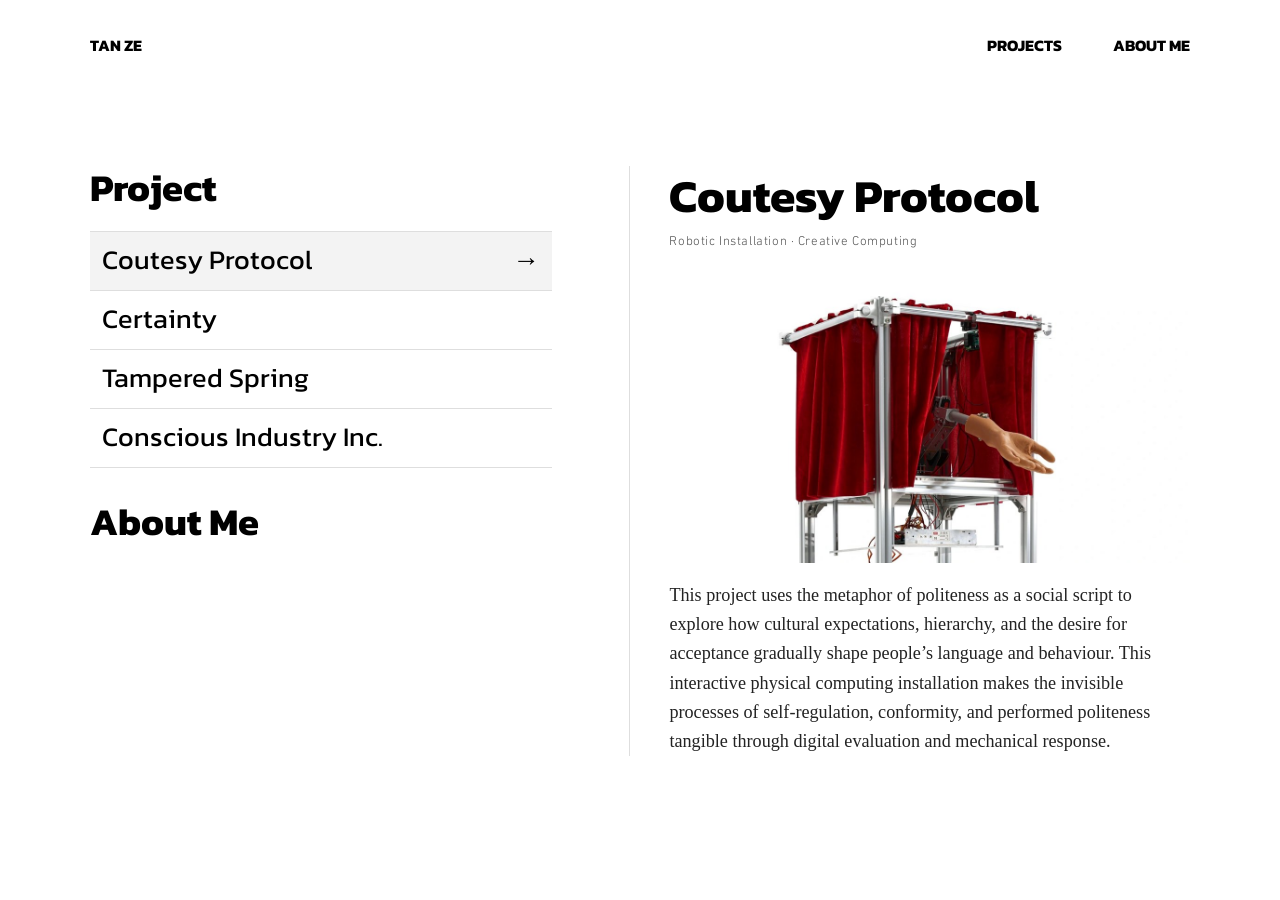
==== commit 90e29bc4: "Update portfolio with interactive project index and image previews" ====
--- a/index.html
+++ b/index.html
@@ -1,32 +1,125 @@
 <!DOCTYPE html>
-
 <html lang="en">
 <head>
-<meta charset="utf-8"/>
-<meta content="width=device-width, initial-scale=1" name="viewport"/>
-<title>Chenxi | Portfolio</title>
-<link href="styles.css" rel="stylesheet"/>
+  <meta charset="utf-8"/>
+  <meta name="viewport" content="width=device-width, initial-scale=1"/>
+  <title>Tan Ze | Projects</title>
+  <link href="styles.css" rel="stylesheet"/>
 </head>
-<body class="page-index">
-<header><a class="brand" href="index.html">TAN ZE</a><nav aria-label="Main navigation"><a href="index.html">PROJECTS</a><a href="aboutme.html">ABOUT ME</a></nav></header>
-<main>
-<article class="project">
-<a class="cover cover-unspoken-colony" href="unspoken-colony.html"><img alt="A mechanical hand extending through red curtains" loading="eager" src="assets/red-curtain-installation-display.webp" style="object-fit:contain;object-position:50% 50%;background:#fff"/></a>
-<div class="project-info"><h2><a href="unspoken-colony.html">Coutesy Protocol</a></h2><div><p class="category">Interactive Mechanical Installation  |  Robotic Installation  |  Creative Computing</p><p class="description">This project uses the metaphor of politeness as a social script to explore how cultural expectations, hierarchy, and the desire for acceptance gradually shape people’s language and behaviour. This interactive physical computing installation makes the invisible processes of self-regulation, conformity, and performed politeness tangible through digital evaluation and mechanical response.</p></div></div>
-</article>
-<article class="project">
-<a class="cover cover-silenttower" href="silenttower.html"><img alt="Certainty — a monumental face surrounded by trails of light in a temple" loading="lazy" src="assets/certainty-cover-display.webp" style="object-fit:contain;object-position:50% 50%;background:#fff"/></a>
-<div class="project-info"><h2><a href="silenttower.html">Certainty</a></h2><div><p class="category">3D Modeling  |  Animation</p><p>Across the temple, a world governed by prediction unfolds. Around an algorithmic core, the figures repeat their gestures, gradually falling into step until only hollow silhouettes remain. As AI makes answers feel certain, Certainty asks how relying on those answers reshapes the way we acquire knowledge and erodes our desire to experiment. When we increasingly turn to AI to resolve uncertainty, how much agency do we retain in deciding what to question, what to test, and what to accept as knowledge?</p></div></div>
-</article>
-<article class="project">
-<a class="cover cover-tampered-spring" href="tampered-spring.html"><img alt="Tampered Spring" loading="lazy" src="assets/tampered-spring-cover-display.webp" style="object-fit:fill;object-position:50% 50%"/></a>
-<div class="project-info"><h2><a href="tampered-spring.html">Tampered Spring</a></h2><div><p class="category">Installation Art  |  Experimental Video  |  TouchDesigner</p><p>Tampered Spring is an installation and experimental video work that explores how human activity and urban development disrupt the rhythms of climate and natural flora. Inspired by long-term observations in my hometown of Kunming, the project focuses on the increasingly irregular flowering patterns of cherry and camellia trees. Through this work, I aim to critique urbanization and societal interference with nature, making visible the ways in which human actions reshape the environment and the ecosystem.</p></div></div>
-</article>
-<article class="project">
-<a class="cover cover-consciousindustry" href="consciousindustry.html"><img alt="Conscious Industry Inc." loading="lazy" src="assets/consciousindustry-cover-display.webp" style="object-fit:fill;object-position:50% 50%"/></a>
-<div class="project-info"><h2><a href="consciousindustry.html">Conscious Industry Inc.</a></h2><div><p class="category">Narrative Game  |  3D Modeling</p><p>The Conscious Industry Inc installation immerses participants in a digital farm where human embryos are cultivated and transformed into labor-optimized entities. However, unlike traditional installations, the audience here is not a passive observer—they are invited to manipulate, question, or disrupt the capitalist machinery itself.</p></div></div>
-</article>
-</main>
-<footer></footer>
+<body class="page-projects">
+  <header>
+    <span class="brand">TAN ZE</span>
+    <nav aria-label="Main navigation">
+      <a href="index.html" aria-current="page">PROJECTS</a>
+      <a href="aboutme.html">ABOUT ME</a>
+    </nav>
+  </header>
+  <main class="directory">
+    <div class="directory-menu">
+      <h1>Project</h1>
+      <ul class="directory-list">
+        <li class="directory-project">
+          <div class="directory-row">
+            <a href="unspoken-colony.html" id="project-coutesy">Coutesy Protocol</a>
+            <button type="button" class="directory-toggle" aria-label="Preview Coutesy Protocol" aria-controls="preview-coutesy" aria-expanded="false" hidden></button>
+          </div>
+          <section class="directory-preview" id="preview-coutesy" aria-labelledby="project-coutesy">
+            <h2>Coutesy Protocol</h2>
+            <p class="directory-medium">Robotic Installation · Creative Computing</p>
+            <img class="directory-image" src="assets/coutesy-protocol-preview-display.jpg" data-original-src="assets/coutesy-protocol-preview.png" alt="A robotic arm extends from behind a red curtain." width="1120" height="630" decoding="async"/>
+            <p class="directory-description">This project uses the metaphor of politeness as a social script to explore how cultural expectations, hierarchy, and the desire for acceptance gradually shape people’s language and behaviour. This interactive physical computing installation makes the invisible processes of self-regulation, conformity, and performed politeness tangible through digital evaluation and mechanical response.</p>
+          </section>
+        </li>
+        <li class="directory-project">
+          <div class="directory-row">
+            <a href="silenttower.html" id="project-certainty">Certainty</a>
+            <button type="button" class="directory-toggle" aria-label="Preview Certainty" aria-controls="preview-certainty" aria-expanded="false" hidden></button>
+          </div>
+          <section class="directory-preview" id="preview-certainty" aria-labelledby="project-certainty">
+            <h2>Certainty</h2>
+            <p class="directory-medium">3D Modeling · Animation</p>
+            <img class="directory-image" src="assets/certainty-preview-display.jpg" data-original-src="assets/certainty-preview.png" alt="A monumental face surrounded by glowing rings inside a temple." width="1120" height="630" decoding="async"/>
+            <p class="directory-description">Across the temple, a world governed by prediction unfolds. Around an algorithmic core, the figures repeat their gestures, gradually falling into step until only hollow silhouettes remain. As AI makes answers feel certain, Certainty asks how relying on those answers reshapes the way we acquire knowledge and erodes our desire to experiment. When we increasingly turn to AI to resolve uncertainty, how much agency do we retain in deciding what to question, what to test, and what to accept as knowledge?</p>
+          </section>
+        </li>
+        <li class="directory-project">
+          <div class="directory-row">
+            <a href="tampered-spring.html" id="project-spring">Tampered Spring</a>
+            <button type="button" class="directory-toggle" aria-label="Preview Tampered Spring" aria-controls="preview-spring" aria-expanded="false" hidden></button>
+          </div>
+          <section class="directory-preview" id="preview-spring" aria-labelledby="project-spring">
+            <h2>Tampered Spring</h2>
+            <p class="directory-medium">Installation Art · Experimental Video · TouchDesigner</p>
+            <img class="directory-image" src="assets/tampered-spring-preview-display.jpg" data-original-src="assets/tampered-spring-cover.png" alt="An installation arranged below a projection of industrial smokestacks." width="1120" height="630" decoding="async"/>
+            <p class="directory-description">Tampered Spring is an installation and experimental video work that explores how human activity and urban development disrupt the rhythms of climate and natural flora. Inspired by long-term observations in my hometown of Kunming, the project focuses on the increasingly irregular flowering patterns of cherry and camellia trees. Through this work, I aim to critique urbanization and societal interference with nature, making visible the ways in which human actions reshape the environment and the ecosystem.</p>
+          </section>
+        </li>
+        <li class="directory-project">
+          <div class="directory-row">
+            <a href="consciousindustry.html" id="project-industry">Conscious Industry Inc.</a>
+            <button type="button" class="directory-toggle" aria-label="Preview Conscious Industry Inc." aria-controls="preview-industry" aria-expanded="false" hidden></button>
+          </div>
+          <section class="directory-preview" id="preview-industry" aria-labelledby="project-industry">
+            <h2>Conscious Industry Inc.</h2>
+            <p class="directory-medium">Narrative Game · 3D Modeling</p>
+            <img class="directory-image" src="assets/conscious-industry-preview-display.jpg" data-original-src="assets/consciousindustry-cover.png" alt="A digital control station surrounded by suspended screens and machinery." width="1120" height="630" decoding="async"/>
+            <p class="directory-description">The Conscious Industry Inc installation immerses participants in a digital farm where human embryos are cultivated and transformed into labor-optimized entities. However, unlike traditional installations, the audience here is not a passive observer—they are invited to manipulate, question, or disrupt the capitalist machinery itself.</p>
+          </section>
+        </li>
+      </ul>
+      <h2 class="directory-about"><a href="aboutme.html">About Me</a></h2>
+    </div>
+    <div class="directory-side" hidden></div>
+  </main>
+  <script>
+    const directory = document.querySelector('.directory');
+    const sidePreview = directory.querySelector('.directory-side');
+    const widePointer = matchMedia('(min-width: 821px) and (hover: hover) and (pointer: fine)');
+    const projects = Array.from(directory.querySelectorAll('.directory-project'), item => ({
+      item,
+      title: item.querySelector('.directory-row a'),
+      toggle: item.querySelector('.directory-toggle'),
+      preview: item.querySelector('.directory-preview')
+    }));
+    let selectedProject;
+
+    function showPreview(project) {
+      if (selectedProject === project) return;
+      selectedProject = project;
+      for (const entry of projects) {
+        const isSelected = entry === project;
+        entry.item.classList.toggle('is-selected', isSelected);
+        entry.preview.hidden = !isSelected;
+        entry.toggle.setAttribute('aria-expanded', String(isSelected));
+      }
+    }
+
+    function updateLayout() {
+      const useSidePreview = widePointer.matches;
+      directory.classList.toggle('has-side-preview', useSidePreview);
+      sidePreview.hidden = !useSidePreview;
+      for (const project of projects) {
+        const container = useSidePreview ? sidePreview : project.item;
+        container.append(project.preview);
+      }
+      showPreview(useSidePreview ? projects[0] : null);
+    }
+
+    for (const project of projects) {
+      project.title.addEventListener('pointerenter', event => {
+        if (widePointer.matches && event.pointerType !== 'touch') showPreview(project);
+      });
+      project.title.addEventListener('focus', () => {
+        if (widePointer.matches) showPreview(project);
+      });
+      project.toggle.addEventListener('click', () => {
+        showPreview(selectedProject === project ? null : project);
+      });
+      project.toggle.hidden = false;
+    }
+
+    widePointer.addEventListener('change', updateLayout);
+    updateLayout();
+  </script>
 </body>
 </html>
--- a/styles.css
+++ b/styles.css
@@ -128,14 +128,208 @@
 
 /* Sizes measured from the original Wix site at a 1440px viewport.
    The 30px Wix advertising strip is intentionally omitted. */
-*{box-sizing:border-box}html,body{margin:0;padding:0}body{background:#fff;color:#000;font:400 1.09375vw/1.6 kanit,Arial,sans-serif}a{color:inherit;text-decoration:none}a:focus-visible{outline:2px solid currentColor;outline-offset:4px}header{height:6.25vw;position:relative;font:700 1.40625vw/1.4 kanit,Arial,sans-serif}header .brand{position:absolute;left:3.96484vw;top:2.14030vw}header nav{position:absolute;left:71.36447vw;right:4.03429vw;top:2.14030vw;display:grid;grid-template-columns:1fr 1fr}header nav a{text-align:right;white-space:nowrap}main{width:92%;margin:auto}.project{position:relative;height:50.46658vw}.cover{position:absolute;top:.78125vw;left:0;width:100%;height:33.9952257vw;display:block;overflow:hidden}.cover img{display:block;width:100%;height:100%;object-fit:cover}.cover-unspoken-colony{height:30.218099vw;left:.03472vw}.cover-tampered-spring img{object-position:50% 68.8264%}.cover-consciousindustry img{object-position:51% 19%}.project-info{position:absolute;top:36.22884vw;left:0;width:100%;display:grid;grid-template-columns:28.88954vw 1fr;gap:0}.project-info h2{font:700 1.40625vw/1.6 kanit,Arial,sans-serif;margin:0;width:18.42339vw}.project-info p{font:400 1.09375vw/1.6 kanit,Arial,sans-serif;margin:0;max-width:none}.project-info .category{margin:0 0 1.68674vw}.project-info>div{min-width:0}.panels{padding:.78125vw 0}.panel,.video-panel{position:relative;display:block;width:100%;height:51.953125vw;margin:0 0 1.5625vw}.panel:last-child{margin-bottom:0}.panel img{display:block;width:100%;height:100%;object-fit:cover}.panel:first-child{height:48.51454vw}.video-panel{height:51.875vw;background:#efefef}.video-panel iframe{display:block;width:100%;height:100%;border:0}.video-panel>a{position:absolute;right:8px;bottom:6px;background:#fff;color:#111;padding:2px 8px;font:12px/1.5 Arial,sans-serif;z-index:1}.page-silenttower .panel:first-child,.page-consciousindustry .panel:first-child{height:45.3125vw}.page-silenttower .video-panel{height:45.3125vw}.page-silenttower .panel-05 img{height:46.18056vw}.about{position:relative;height:51.875vw;padding:0}.about>img{position:absolute;left:0;top:4.6875vw;width:34.68696vw;height:33.12066vw;object-fit:cover;object-position:60% 63%}.about-copy{position:absolute;left:38.63281vw;top:4.6875vw;width:53.4082vw}.about h1{position:relative;left:-.0396vw;font:400 1.5625vw/1.6 kanit,Arial,sans-serif;margin:0}.about-code{margin-top:6.58854vw;font:400 1.25vw/1.6 'Courier New',courier-ps-w01,monospace}.about-code p{font:inherit;margin:0;white-space:normal}.about-code .color_18{color:rgb(26,106,255)}footer{height:6.25vw}.sr-only{position:absolute;width:1px;height:1px;padding:0;margin:-1px;overflow:hidden;clip:rect(0,0,0,0);white-space:nowrap;border:0}
+*{box-sizing:border-box}html,body{margin:0;padding:0}body{background:#fff;color:#000;font:400 1.09375vw/1.6 kanit,Arial,sans-serif}a{color:inherit;text-decoration:none}a:focus-visible{outline:2px solid currentColor;outline-offset:4px}header{height:6.25vw;position:relative;font:700 1.40625vw/1.4 kanit,Arial,sans-serif}header .brand{position:absolute;left:3.96484vw;top:2.14030vw}header nav{position:absolute;left:71.36447vw;right:4.03429vw;top:2.14030vw;display:grid;grid-template-columns:1fr 1fr}header nav a{text-align:right;white-space:nowrap}main{width:92%;margin:auto}.panels{padding:.78125vw 0}.panel,.video-panel{position:relative;display:block;width:100%;height:51.953125vw;margin:0 0 1.5625vw}.panel:last-child{margin-bottom:0}.panel img{display:block;width:100%;height:100%;object-fit:cover}.panel:first-child{height:48.51454vw}.video-panel{height:51.875vw;background:#efefef}.video-panel iframe{display:block;width:100%;height:100%;border:0}.video-panel>a{position:absolute;right:8px;bottom:6px;background:#fff;color:#111;padding:2px 8px;font:12px/1.5 Arial,sans-serif;z-index:1}.page-silenttower .panel:first-child,.page-consciousindustry .panel:first-child{height:45.3125vw}.page-silenttower .video-panel{height:45.3125vw}.page-silenttower .panel-05 img{height:46.18056vw}.about{position:relative;height:51.875vw;padding:0}.about>img{position:absolute;left:0;top:4.6875vw;width:34.68696vw;height:33.12066vw;object-fit:cover;object-position:60% 63%}.about-copy{position:absolute;left:38.63281vw;top:4.6875vw;width:53.4082vw}.about h1{position:relative;left:-.0396vw;font:400 1.5625vw/1.6 kanit,Arial,sans-serif;margin:0}.about-code{margin-top:6.58854vw;font:400 1.25vw/1.6 'Courier New',courier-ps-w01,monospace}.about-code p{font:inherit;margin:0;white-space:normal}.about-code .color_18{color:rgb(26,106,255)}footer{height:6.25vw}.sr-only{position:absolute;width:1px;height:1px;padding:0;margin:-1px;overflow:hidden;clip:rect(0,0,0,0);white-space:nowrap;border:0}
 /* Small screens retain the readable single-column adaptation. */
-@media(max-width:700px){body{font-size:15px}header{height:78px;padding:22px 5%;display:flex;align-items:center;justify-content:space-between;font-size:15px}header .brand,header nav{position:static}header nav{display:flex;gap:20px}main{width:90%}.project{position:static;height:auto;margin-bottom:48px}.cover{position:static;height:auto}.cover img{height:auto;aspect-ratio:2.706;object-fit:cover}.cover-unspoken-colony img{aspect-ratio:3.044}.project-info{position:static;display:block;padding-top:20px}.project-info h2{width:auto;font-size:21px;margin:0 0 12px}.project-info p{font-size:15px}.project-info .category{font-size:13px;margin:0 0 16px}.project:first-child .description br{display:none}.project:first-child .description br:after{content:' '}.panels{padding:0}.panel,.panel:first-child,.page-silenttower .panel:first-child,.page-consciousindustry .panel:first-child{height:auto;margin-bottom:12px}.panel img,.page-silenttower .panel-05 img{height:auto;width:100%}.video-panel,.page-silenttower .video-panel{height:auto;aspect-ratio:16/9;margin-bottom:12px}.video-panel iframe{position:absolute;inset:0}.about{position:static;height:auto;padding:12px 0 40px}.about>img{position:static;width:100%;height:auto;max-width:380px}.about-copy{position:static;width:100%;margin-top:28px}.about h1{position:static;font-size:22.5px}.about-code{margin-top:40px;font-size:14px;overflow-wrap:anywhere}footer{height:60px}}
-
-.project-info h2{align-self:start}
+@media(max-width:700px){body{font-size:15px}header{height:78px;padding:22px 5%;display:flex;align-items:center;justify-content:space-between;font-size:15px}header .brand,header nav{position:static}header nav{display:flex;gap:20px}main{width:90%}.panels{padding:0}.panel,.panel:first-child,.page-silenttower .panel:first-child,.page-consciousindustry .panel:first-child{height:auto;margin-bottom:12px}.panel img,.page-silenttower .panel-05 img{height:auto;width:100%}.video-panel,.page-silenttower .video-panel{height:auto;aspect-ratio:16/9;margin-bottom:12px}.video-panel iframe{position:absolute;inset:0}.about{position:static;height:auto;padding:12px 0 40px}.about>img{position:static;width:100%;height:auto;max-width:380px}.about-copy{position:static;width:100%;margin-top:28px}.about h1{position:static;font-size:22.5px}.about-code{margin-top:40px;font-size:14px;overflow-wrap:anywhere}footer{height:60px}}
 
 .page-unspoken-colony .panel { height: auto; }
 .page-unspoken-colony .panel img { height: auto; }
 
 .page-silenttower .panels > .panel { height: auto; }
 .page-silenttower .panels > .panel img { height: auto; }
+
+/* Project directory header and page width */
+.page-projects > :is(header, main) {
+  width: min(86%, 1120px);
+  margin-inline: auto;
+}
+
+.page-projects > header {
+  display: flex;
+  align-items: center;
+  justify-content: space-between;
+  gap: 16px;
+  padding: 0;
+  height: clamp(76px, 7vw, 100px);
+  font-size: clamp(14px, 1.25vw, 18px);
+}
+
+.page-projects header :is(.brand, nav) {
+  position: static;
+  white-space: nowrap;
+}
+
+.page-projects header nav {
+  display: flex;
+  gap: clamp(16px, 4vw, 56px);
+}
+
+@media (max-width: 700px) {
+  .page-projects > :is(header, main) {
+    width: 90%;
+  }
+
+  .page-projects > header {
+    height: 70px;
+  }
+}
+
+/* Project directory */
+.directory {
+  position: relative;
+  margin-top: clamp(36px, 6vw, 88px);
+  padding-bottom: 64px;
+}
+
+.directory h1,
+.directory-about {
+  margin: 0;
+  font: 700 clamp(28px, 3vw, 42px)/1.15 Kanit, Arial, sans-serif;
+}
+
+.directory-list {
+  margin: 20px 0 32px;
+  padding: 0;
+  list-style: none;
+  border-bottom: 1px solid #dedede;
+}
+
+.directory-project {
+  border-top: 1px solid #dedede;
+}
+
+.directory-row {
+  display: flex;
+  align-items: center;
+  font: 400 clamp(20px, 2.1vw, 27px)/1.2 Kanit, Arial, sans-serif;
+}
+
+.directory-row a {
+  display: flex;
+  flex: 1;
+  align-items: center;
+  justify-content: space-between;
+  gap: 10px;
+  min-width: 0;
+  min-height: 58px;
+  padding-block: 10px;
+}
+
+.directory-about a:hover {
+  text-decoration: underline;
+  text-underline-offset: 0.16em;
+}
+
+.directory-toggle {
+  width: 44px;
+  height: 44px;
+  flex: none;
+  margin-left: 8px;
+  padding: 0;
+  border: 0;
+  background: transparent;
+  color: inherit;
+  font: 400 24px/1 Arial, sans-serif;
+  cursor: pointer;
+}
+
+.directory-toggle::before {
+  content: "+";
+}
+
+.directory-toggle[aria-expanded="true"]::before {
+  content: "−";
+}
+
+.directory-preview {
+  padding: 0 0 24px;
+}
+
+.directory-preview h2 {
+  margin: 0;
+  font: 700 clamp(26px, 3.6vw, 52px)/1.05 Kanit, Arial, sans-serif;
+}
+
+.directory-medium {
+  margin: 12px 0 18px;
+  color: #525252;
+  font: 400 13px/1.5 'din-next-w01-light', Arial, sans-serif;
+  letter-spacing: 0.045em;
+}
+
+.directory-image {
+  display: block;
+  width: min(100%, 560px);
+  height: auto;
+  margin-bottom: 18px;
+}
+
+.directory-description {
+  max-width: 55ch;
+  margin: 0;
+  color: #232323;
+  font: 400 clamp(17px, 1.42vw, 20px)/1.6 Georgia, 'Times New Roman', serif;
+}
+
+.directory:not(.has-side-preview) .directory-preview h2 {
+  position: absolute;
+  width: 1px;
+  height: 1px;
+  padding: 0;
+  overflow: hidden;
+  clip-path: inset(50%);
+  white-space: nowrap;
+}
+
+.directory.has-side-preview {
+  display: grid;
+  grid-template-columns: minmax(0, 42%) minmax(0, 1fr);
+  align-items: start;
+  column-gap: clamp(32px, 6vw, 86px);
+  min-height: 480px;
+}
+
+.directory-side {
+  min-width: 0;
+  padding-left: clamp(22px, 3.1vw, 48px);
+  border-left: 1px solid #dedede;
+}
+
+.has-side-preview .directory-preview {
+  min-height: 300px;
+  padding: 6px 0 0;
+}
+
+.has-side-preview .directory-toggle {
+  display: none;
+}
+
+.has-side-preview .directory-row a {
+  padding-inline: 12px;
+}
+
+.has-side-preview .is-selected .directory-row {
+  background: #f3f3f3;
+}
+
+.has-side-preview .is-selected .directory-row a::after {
+  content: "→" / "";
+  flex: none;
+}
+
+@media (prefers-reduced-motion: no-preference) {
+  .has-side-preview .directory-preview:not([hidden]) {
+    animation: directory-preview-in 240ms ease-out both;
+  }
+}
+
+@keyframes directory-preview-in {
+  from {
+    opacity: 0;
+    transform: translateY(5px);
+  }
+  to {
+    opacity: 1;
+    transform: translateY(0);
+  }
+}
